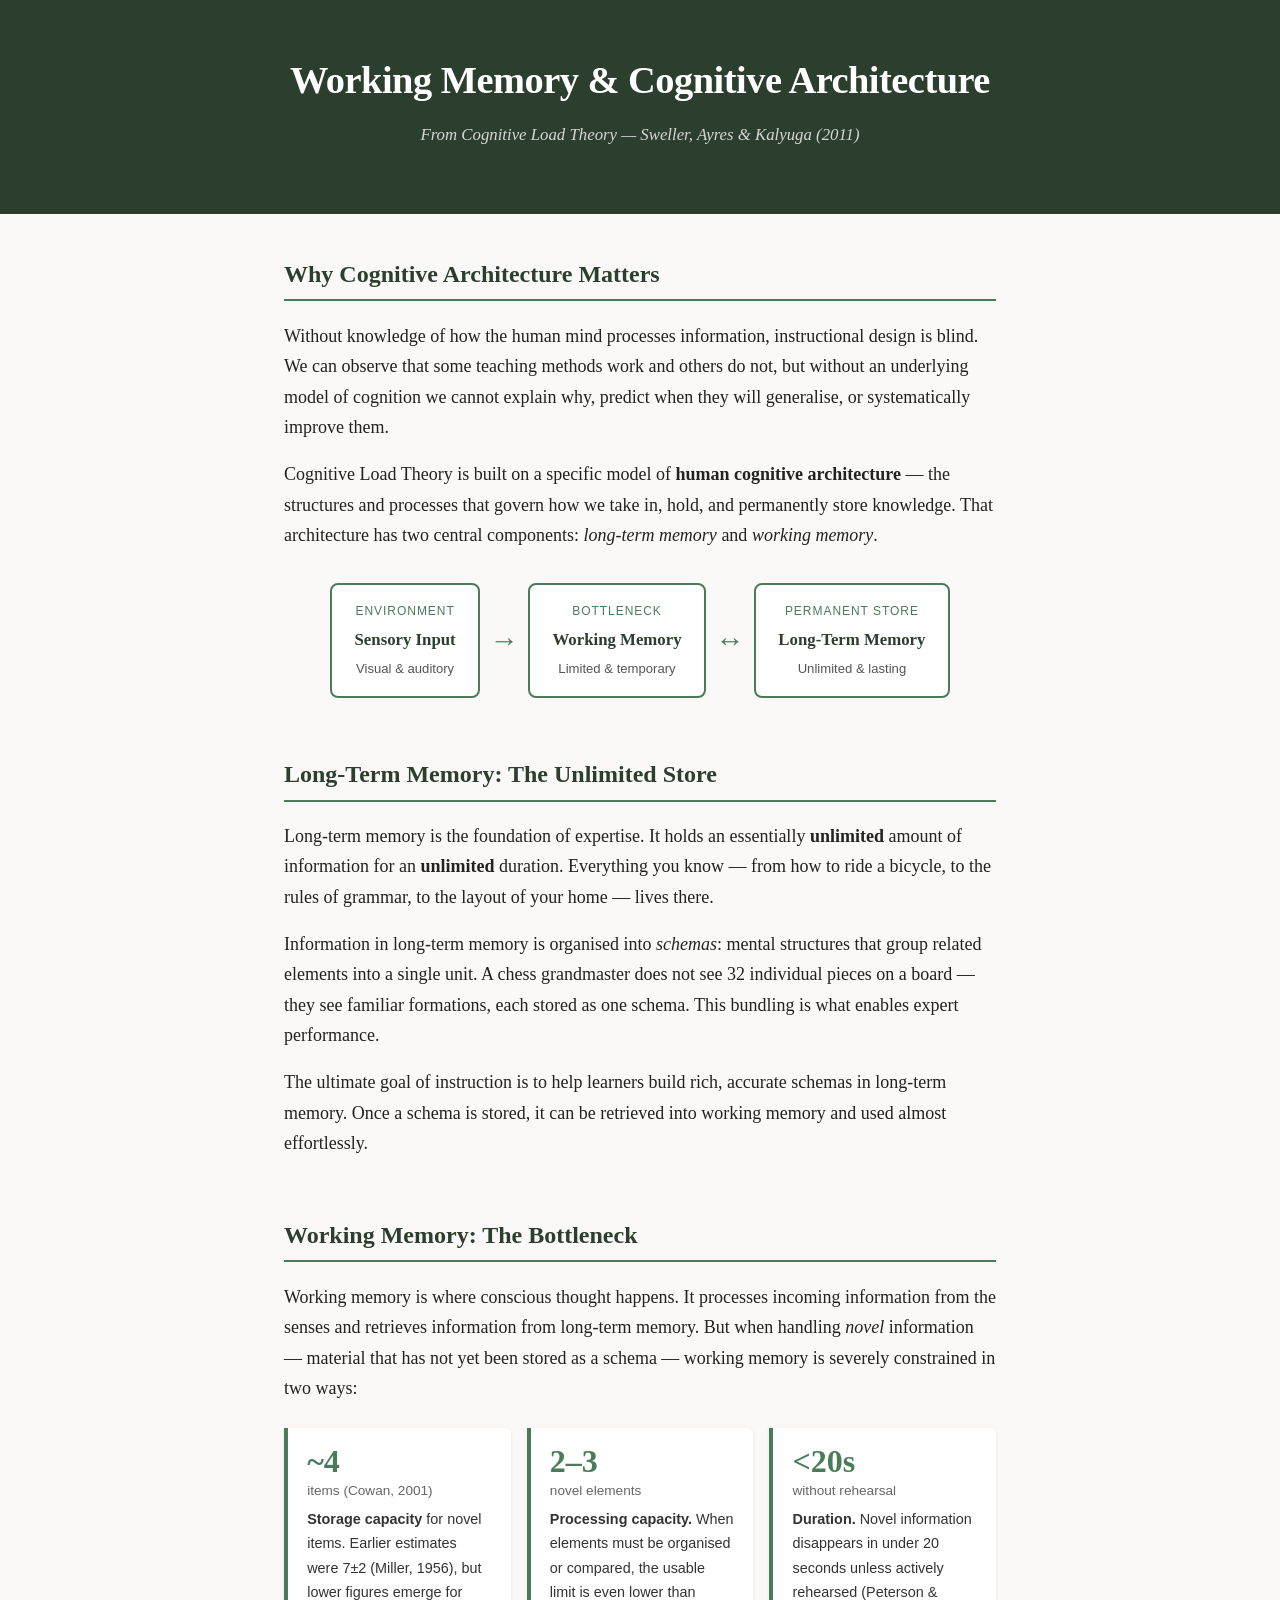
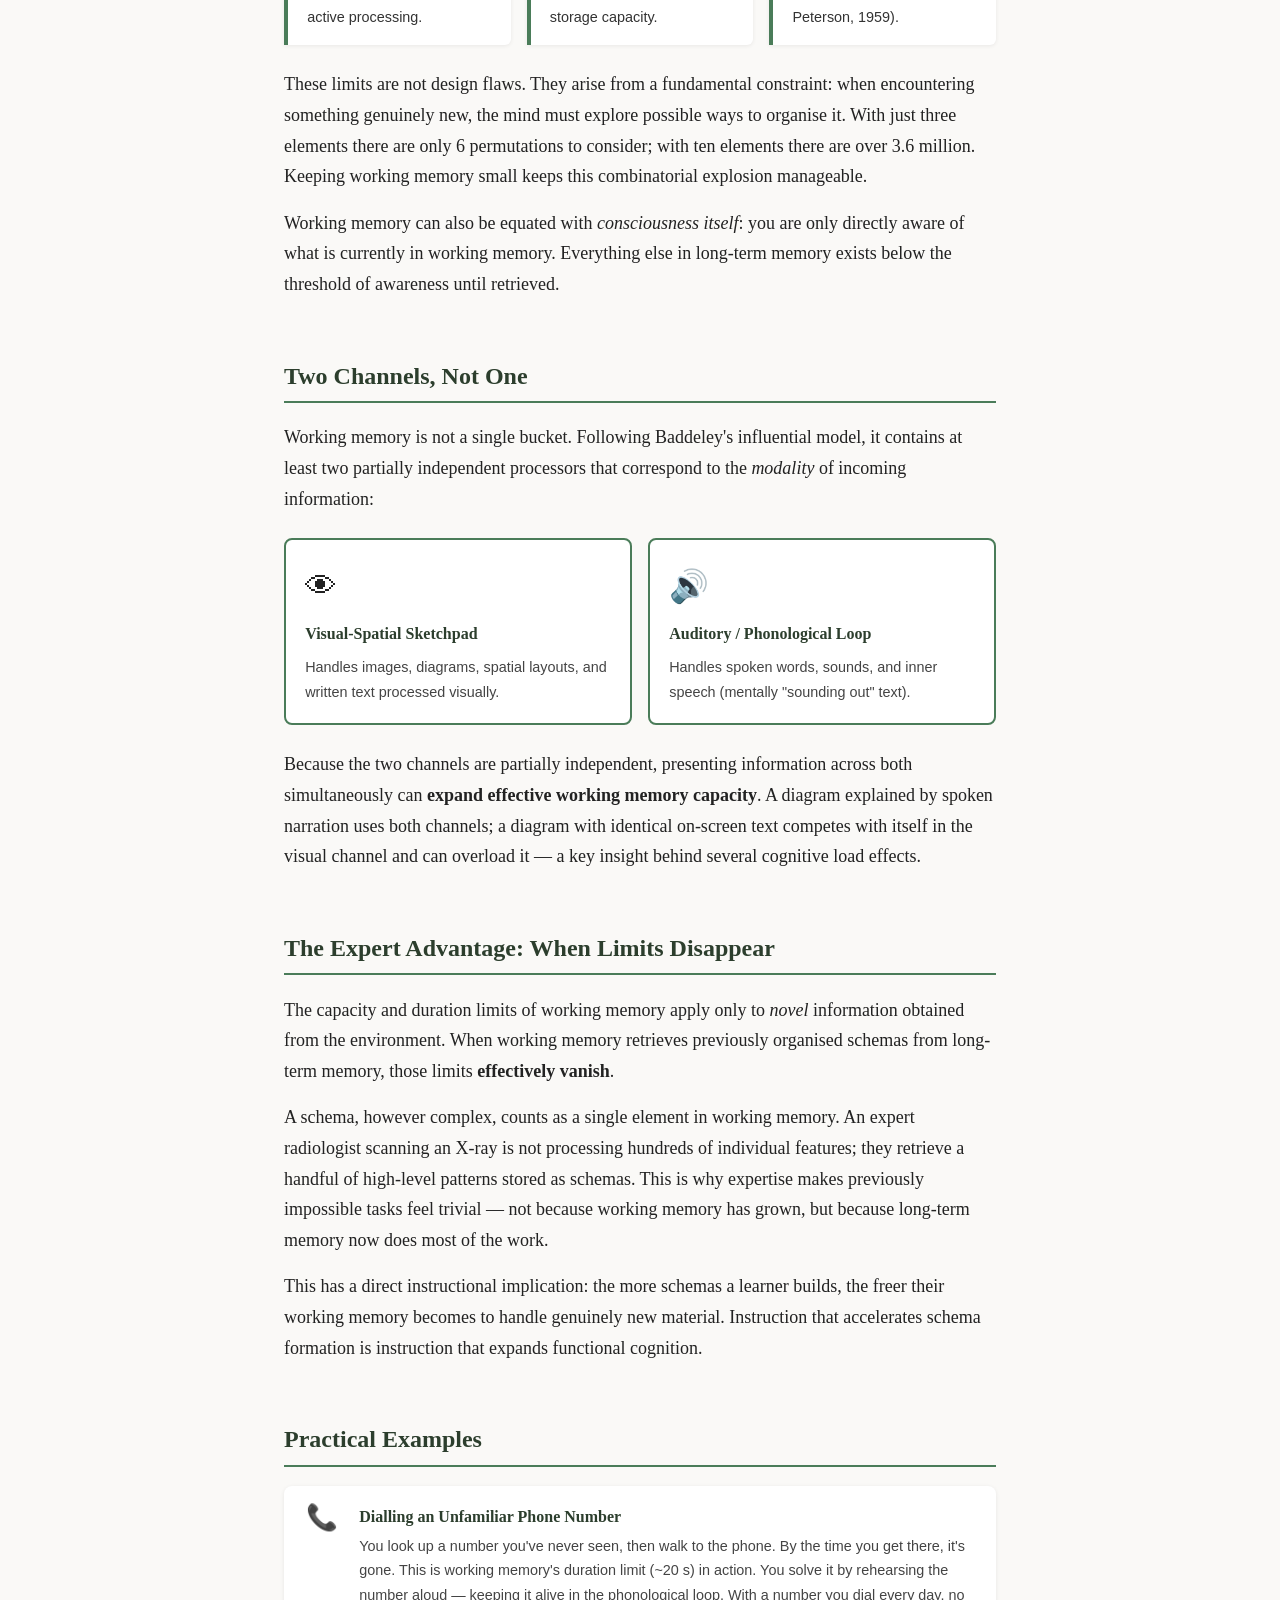
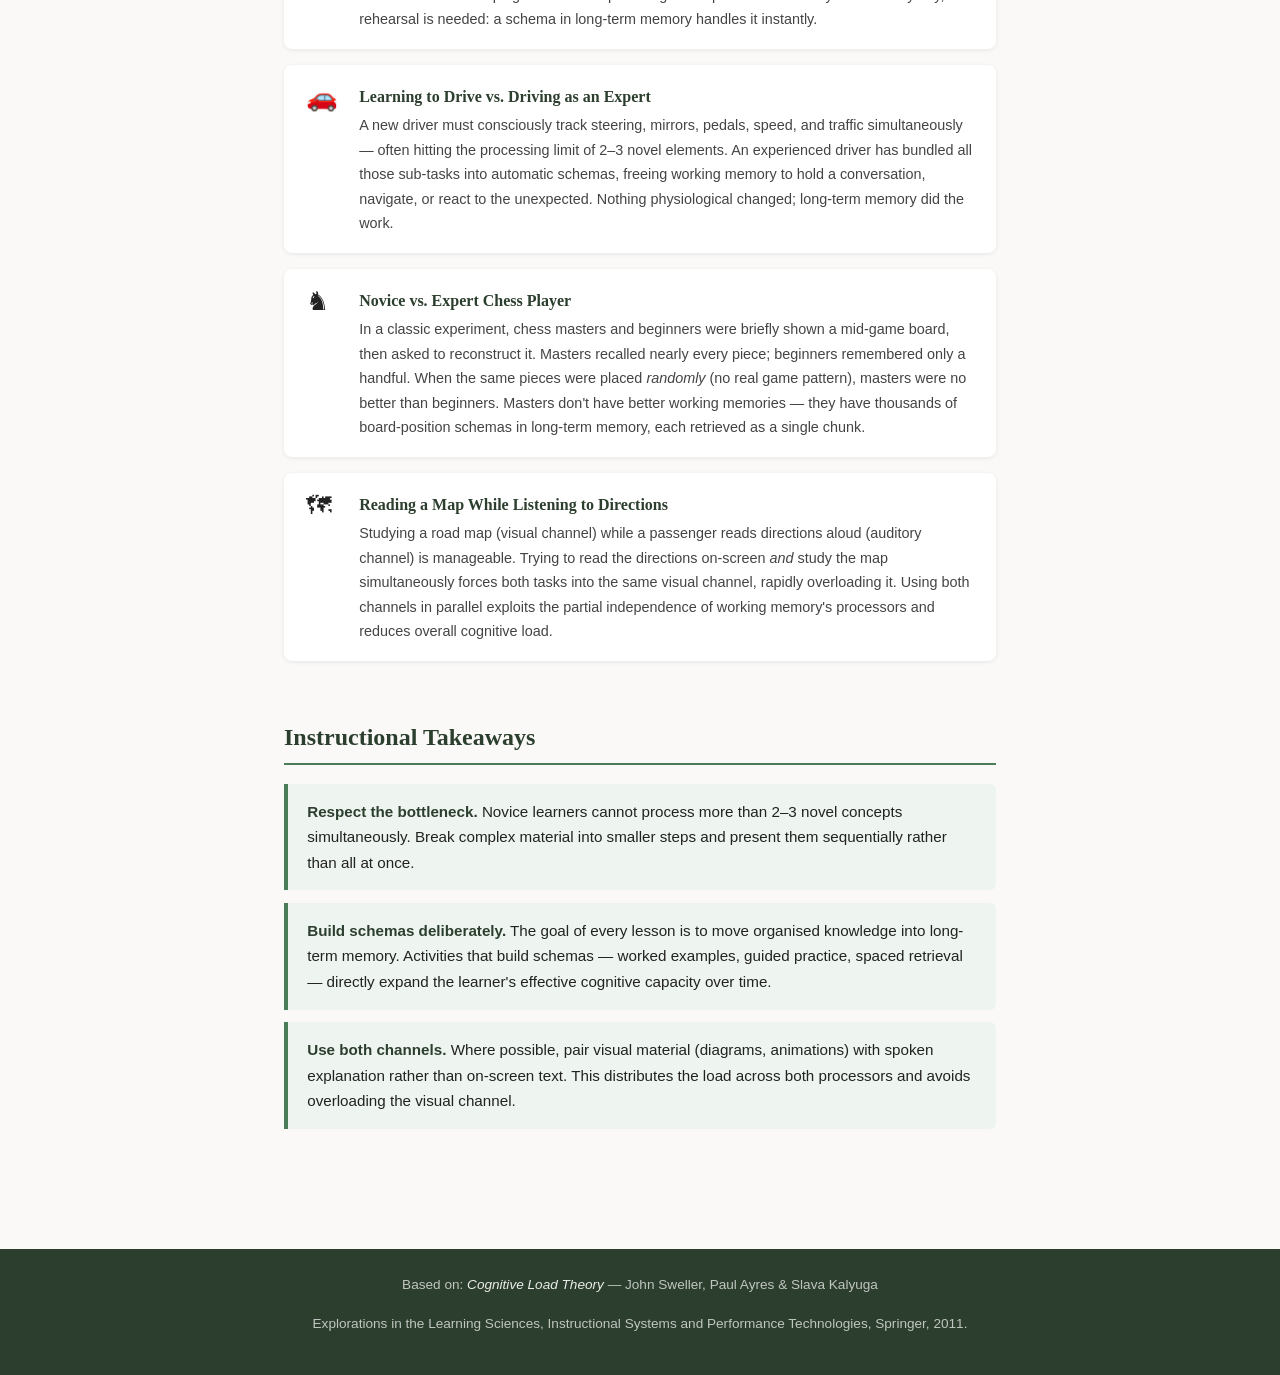
==== working-memory.html @ 06bdc62d "Add working memory & cognitive architecture HTML page from PDF Self-contained HTML page summarising " ====
<!DOCTYPE html>
<html lang="en">
<head>
  <meta charset="UTF-8">
  <meta name="viewport" content="width=device-width, initial-scale=1.0">
  <title>Working Memory &amp; Cognitive Architecture</title>
  <style>
    *, *::before, *::after { box-sizing: border-box; margin: 0; padding: 0; }

    body {
      font-family: Georgia, 'Times New Roman', serif;
      font-size: 18px;
      line-height: 1.7;
      color: #222;
      background: #faf9f7;
    }

    header {
      background: #2c3e2d;
      color: #fff;
      padding: 3rem 2rem;
      text-align: center;
    }
    header h1 {
      font-size: 2.4rem;
      font-weight: 700;
      letter-spacing: -0.5px;
      margin-bottom: 0.5rem;
    }
    header p {
      font-size: 1.05rem;
      opacity: 0.8;
      font-style: italic;
    }

    main {
      max-width: 760px;
      margin: 0 auto;
      padding: 2.5rem 1.5rem 4rem;
    }

    section { margin-bottom: 3.5rem; }

    h2 {
      font-size: 1.5rem;
      color: #2c3e2d;
      border-bottom: 2px solid #4a7c59;
      padding-bottom: 0.3rem;
      margin-bottom: 1.2rem;
    }

    p { margin-bottom: 1rem; }

    /* Architecture diagram */
    .arch-diagram {
      display: flex;
      align-items: center;
      justify-content: center;
      gap: 0;
      margin: 2rem 0;
      flex-wrap: wrap;
    }
    .arch-box {
      background: #fff;
      border: 2px solid #4a7c59;
      border-radius: 8px;
      padding: 1rem 1.4rem;
      text-align: center;
      min-width: 140px;
    }
    .arch-box .label {
      font-size: 0.75rem;
      text-transform: uppercase;
      letter-spacing: 0.08em;
      color: #4a7c59;
      font-family: Arial, sans-serif;
      margin-bottom: 0.3rem;
    }
    .arch-box .name {
      font-size: 1.05rem;
      font-weight: bold;
      color: #2c3e2d;
    }
    .arch-box .detail {
      font-size: 0.82rem;
      color: #555;
      font-family: Arial, sans-serif;
      margin-top: 0.2rem;
    }
    .arch-arrow {
      font-size: 1.8rem;
      color: #4a7c59;
      padding: 0 0.6rem;
      line-height: 1;
      user-select: none;
    }

    /* Stat callout boxes */
    .stats {
      display: grid;
      grid-template-columns: repeat(auto-fit, minmax(180px, 1fr));
      gap: 1rem;
      margin: 1.5rem 0;
    }
    .stat {
      background: #fff;
      border-left: 4px solid #4a7c59;
      padding: 1rem 1.2rem;
      border-radius: 0 6px 6px 0;
      box-shadow: 0 1px 4px rgba(0,0,0,0.07);
    }
    .stat .number {
      font-size: 2rem;
      font-weight: 700;
      color: #4a7c59;
      line-height: 1.1;
    }
    .stat .unit {
      font-size: 0.85rem;
      font-family: Arial, sans-serif;
      color: #666;
    }
    .stat .desc {
      font-size: 0.9rem;
      font-family: Arial, sans-serif;
      color: #333;
      margin-top: 0.3rem;
    }

    /* Dual-channel diagram */
    .channels {
      display: flex;
      gap: 1rem;
      margin: 1.5rem 0;
      flex-wrap: wrap;
    }
    .channel {
      flex: 1;
      min-width: 200px;
      background: #fff;
      border: 2px solid #4a7c59;
      border-radius: 8px;
      padding: 1.2rem;
    }
    .channel h3 {
      font-size: 1rem;
      color: #2c3e2d;
      margin-bottom: 0.5rem;
    }
    .channel p {
      font-size: 0.9rem;
      font-family: Arial, sans-serif;
      color: #444;
      margin: 0;
    }
    .channel .icon {
      font-size: 2rem;
      margin-bottom: 0.4rem;
      display: block;
    }

    /* Examples */
    .examples { display: flex; flex-direction: column; gap: 1rem; }
    .example {
      background: #fff;
      border-radius: 8px;
      padding: 1.1rem 1.4rem;
      box-shadow: 0 1px 4px rgba(0,0,0,0.08);
      display: grid;
      grid-template-columns: 2.5rem 1fr;
      gap: 0.8rem;
      align-items: start;
    }
    .example .emoji {
      font-size: 1.6rem;
      line-height: 1;
      padding-top: 0.1rem;
    }
    .example h3 {
      font-size: 1rem;
      color: #2c3e2d;
      margin-bottom: 0.2rem;
    }
    .example p {
      font-size: 0.9rem;
      font-family: Arial, sans-serif;
      color: #444;
      margin: 0;
    }

    /* Takeaways */
    .takeaways { list-style: none; display: flex; flex-direction: column; gap: 0.8rem; }
    .takeaways li {
      background: #eef5f0;
      border-left: 4px solid #4a7c59;
      padding: 0.9rem 1.2rem;
      border-radius: 0 6px 6px 0;
      font-family: Arial, sans-serif;
      font-size: 0.95rem;
      color: #222;
    }
    .takeaways li strong { color: #2c3e2d; }

    footer {
      background: #2c3e2d;
      color: rgba(255,255,255,0.7);
      text-align: center;
      padding: 1.5rem;
      font-size: 0.85rem;
      font-family: Arial, sans-serif;
    }
    footer em { color: rgba(255,255,255,0.9); }
  </style>
</head>
<body>

<header>
  <h1>Working Memory &amp; Cognitive Architecture</h1>
  <p>From Cognitive Load Theory &mdash; Sweller, Ayres &amp; Kalyuga (2011)</p>
</header>

<main>

  <!-- 1. Big Picture -->
  <section>
    <h2>Why Cognitive Architecture Matters</h2>
    <p>
      Without knowledge of how the human mind processes information, instructional
      design is blind. We can observe that some teaching methods work and others do not,
      but without an underlying model of cognition we cannot explain why, predict when
      they will generalise, or systematically improve them.
    </p>
    <p>
      Cognitive Load Theory is built on a specific model of <strong>human cognitive
      architecture</strong> — the structures and processes that govern how we take in,
      hold, and permanently store knowledge. That architecture has two central
      components: <em>long-term memory</em> and <em>working memory</em>.
    </p>

    <div class="arch-diagram" role="img" aria-label="Information flow from sensory input through working memory to long-term memory">
      <div class="arch-box">
        <div class="label">Environment</div>
        <div class="name">Sensory Input</div>
        <div class="detail">Visual &amp; auditory</div>
      </div>
      <div class="arch-arrow" aria-hidden="true">&#8594;</div>
      <div class="arch-box">
        <div class="label">Bottleneck</div>
        <div class="name">Working Memory</div>
        <div class="detail">Limited &amp; temporary</div>
      </div>
      <div class="arch-arrow" aria-hidden="true">&#8596;</div>
      <div class="arch-box">
        <div class="label">Permanent Store</div>
        <div class="name">Long-Term Memory</div>
        <div class="detail">Unlimited &amp; lasting</div>
      </div>
    </div>
  </section>

  <!-- 2. Long-Term Memory -->
  <section>
    <h2>Long-Term Memory: The Unlimited Store</h2>
    <p>
      Long-term memory is the foundation of expertise. It holds an essentially
      <strong>unlimited</strong> amount of information for an <strong>unlimited</strong>
      duration. Everything you know — from how to ride a bicycle, to the rules of grammar,
      to the layout of your home — lives there.
    </p>
    <p>
      Information in long-term memory is organised into <em>schemas</em>: mental
      structures that group related elements into a single unit. A chess grandmaster does
      not see 32 individual pieces on a board &mdash; they see familiar formations,
      each stored as one schema. This bundling is what enables expert performance.
    </p>
    <p>
      The ultimate goal of instruction is to help learners build rich, accurate schemas
      in long-term memory. Once a schema is stored, it can be retrieved into working
      memory and used almost effortlessly.
    </p>
  </section>

  <!-- 3. Working Memory -->
  <section>
    <h2>Working Memory: The Bottleneck</h2>
    <p>
      Working memory is where conscious thought happens. It processes incoming
      information from the senses and retrieves information from long-term memory.
      But when handling <em>novel</em> information — material that has not yet been
      stored as a schema — working memory is severely constrained in two ways:
    </p>

    <div class="stats">
      <div class="stat">
        <div class="number">~4</div>
        <div class="unit">items (Cowan, 2001)</div>
        <div class="desc"><strong>Storage capacity</strong> for novel items. Earlier estimates were 7&plusmn;2 (Miller, 1956), but lower figures emerge for active processing.</div>
      </div>
      <div class="stat">
        <div class="number">2&ndash;3</div>
        <div class="unit">novel elements</div>
        <div class="desc"><strong>Processing capacity.</strong> When elements must be organised or compared, the usable limit is even lower than storage capacity.</div>
      </div>
      <div class="stat">
        <div class="number">&lt;20s</div>
        <div class="unit">without rehearsal</div>
        <div class="desc"><strong>Duration.</strong> Novel information disappears in under 20 seconds unless actively rehearsed (Peterson &amp; Peterson, 1959).</div>
      </div>
    </div>

    <p>
      These limits are not design flaws. They arise from a fundamental constraint:
      when encountering something genuinely new, the mind must explore possible
      ways to organise it. With just three elements there are only 6 permutations to
      consider; with ten elements there are over 3.6 million. Keeping working memory
      small keeps this combinatorial explosion manageable.
    </p>
    <p>
      Working memory can also be equated with <em>consciousness itself</em>: you are
      only directly aware of what is currently in working memory. Everything else in
      long-term memory exists below the threshold of awareness until retrieved.
    </p>
  </section>

  <!-- 4. Dual Channel -->
  <section>
    <h2>Two Channels, Not One</h2>
    <p>
      Working memory is not a single bucket. Following Baddeley's influential model,
      it contains at least two partially independent processors that correspond to the
      <em>modality</em> of incoming information:
    </p>
    <div class="channels">
      <div class="channel">
        <span class="icon" aria-hidden="true">&#128065;</span>
        <h3>Visual-Spatial Sketchpad</h3>
        <p>Handles images, diagrams, spatial layouts, and written text processed visually.</p>
      </div>
      <div class="channel">
        <span class="icon" aria-hidden="true">&#128266;</span>
        <h3>Auditory / Phonological Loop</h3>
        <p>Handles spoken words, sounds, and inner speech (mentally "sounding out" text).</p>
      </div>
    </div>
    <p>
      Because the two channels are partially independent, presenting information
      across both simultaneously can <strong>expand effective working memory
      capacity</strong>. A diagram explained by spoken narration uses both channels;
      a diagram with identical on-screen text competes with itself in the visual channel
      and can overload it — a key insight behind several cognitive load effects.
    </p>
  </section>

  <!-- 5. Expert Advantage -->
  <section>
    <h2>The Expert Advantage: When Limits Disappear</h2>
    <p>
      The capacity and duration limits of working memory apply only to <em>novel</em>
      information obtained from the environment. When working memory retrieves
      previously organised schemas from long-term memory, those limits
      <strong>effectively vanish</strong>.
    </p>
    <p>
      A schema, however complex, counts as a single element in working memory.
      An expert radiologist scanning an X-ray is not processing hundreds of
      individual features; they retrieve a handful of high-level patterns stored
      as schemas. This is why expertise makes previously impossible tasks feel trivial
      &mdash; not because working memory has grown, but because long-term memory
      now does most of the work.
    </p>
    <p>
      This has a direct instructional implication: the more schemas a learner builds,
      the freer their working memory becomes to handle genuinely new material. Instruction
      that accelerates schema formation is instruction that expands functional cognition.
    </p>
  </section>

  <!-- 6. Practical Examples -->
  <section>
    <h2>Practical Examples</h2>
    <div class="examples">
      <div class="example">
        <div class="emoji" aria-hidden="true">&#128222;</div>
        <div>
          <h3>Dialling an Unfamiliar Phone Number</h3>
          <p>
            You look up a number you've never seen, then walk to the phone. By the time
            you get there, it's gone. This is working memory's duration limit (~20 s)
            in action. You solve it by rehearsing the number aloud — keeping it alive in
            the phonological loop. With a number you dial every day, no rehearsal is
            needed: a schema in long-term memory handles it instantly.
          </p>
        </div>
      </div>
      <div class="example">
        <div class="emoji" aria-hidden="true">&#128663;</div>
        <div>
          <h3>Learning to Drive vs. Driving as an Expert</h3>
          <p>
            A new driver must consciously track steering, mirrors, pedals, speed, and
            traffic simultaneously — often hitting the processing limit of 2&ndash;3 novel
            elements. An experienced driver has bundled all those sub-tasks into automatic
            schemas, freeing working memory to hold a conversation, navigate, or react to
            the unexpected. Nothing physiological changed; long-term memory did the work.
          </p>
        </div>
      </div>
      <div class="example">
        <div class="emoji" aria-hidden="true">&#9822;</div>
        <div>
          <h3>Novice vs. Expert Chess Player</h3>
          <p>
            In a classic experiment, chess masters and beginners were briefly shown a
            mid-game board, then asked to reconstruct it. Masters recalled nearly every
            piece; beginners remembered only a handful. When the same pieces were placed
            <em>randomly</em> (no real game pattern), masters were no better than beginners.
            Masters don't have better working memories — they have thousands of
            board-position schemas in long-term memory, each retrieved as a single chunk.
          </p>
        </div>
      </div>
      <div class="example">
        <div class="emoji" aria-hidden="true">&#128506;</div>
        <div>
          <h3>Reading a Map While Listening to Directions</h3>
          <p>
            Studying a road map (visual channel) while a passenger reads directions aloud
            (auditory channel) is manageable. Trying to read the directions on-screen
            <em>and</em> study the map simultaneously forces both tasks into the same
            visual channel, rapidly overloading it. Using both channels in parallel
            exploits the partial independence of working memory's processors and
            reduces overall cognitive load.
          </p>
        </div>
      </div>
    </div>
  </section>

  <!-- 7. Instructional Takeaways -->
  <section>
    <h2>Instructional Takeaways</h2>
    <ul class="takeaways">
      <li>
        <strong>Respect the bottleneck.</strong> Novice learners cannot process more
        than 2&ndash;3 novel concepts simultaneously. Break complex material into
        smaller steps and present them sequentially rather than all at once.
      </li>
      <li>
        <strong>Build schemas deliberately.</strong> The goal of every lesson is to
        move organised knowledge into long-term memory. Activities that build schemas
        — worked examples, guided practice, spaced retrieval — directly expand the
        learner's effective cognitive capacity over time.
      </li>
      <li>
        <strong>Use both channels.</strong> Where possible, pair visual material
        (diagrams, animations) with spoken explanation rather than on-screen text.
        This distributes the load across both processors and avoids overloading
        the visual channel.
      </li>
    </ul>
  </section>

</main>

<footer>
  <p>Based on: <em>Cognitive Load Theory</em> &mdash; John Sweller, Paul Ayres &amp; Slava Kalyuga</p>
  <p>Explorations in the Learning Sciences, Instructional Systems and Performance Technologies, Springer, 2011.</p>
</footer>

</body>
</html>
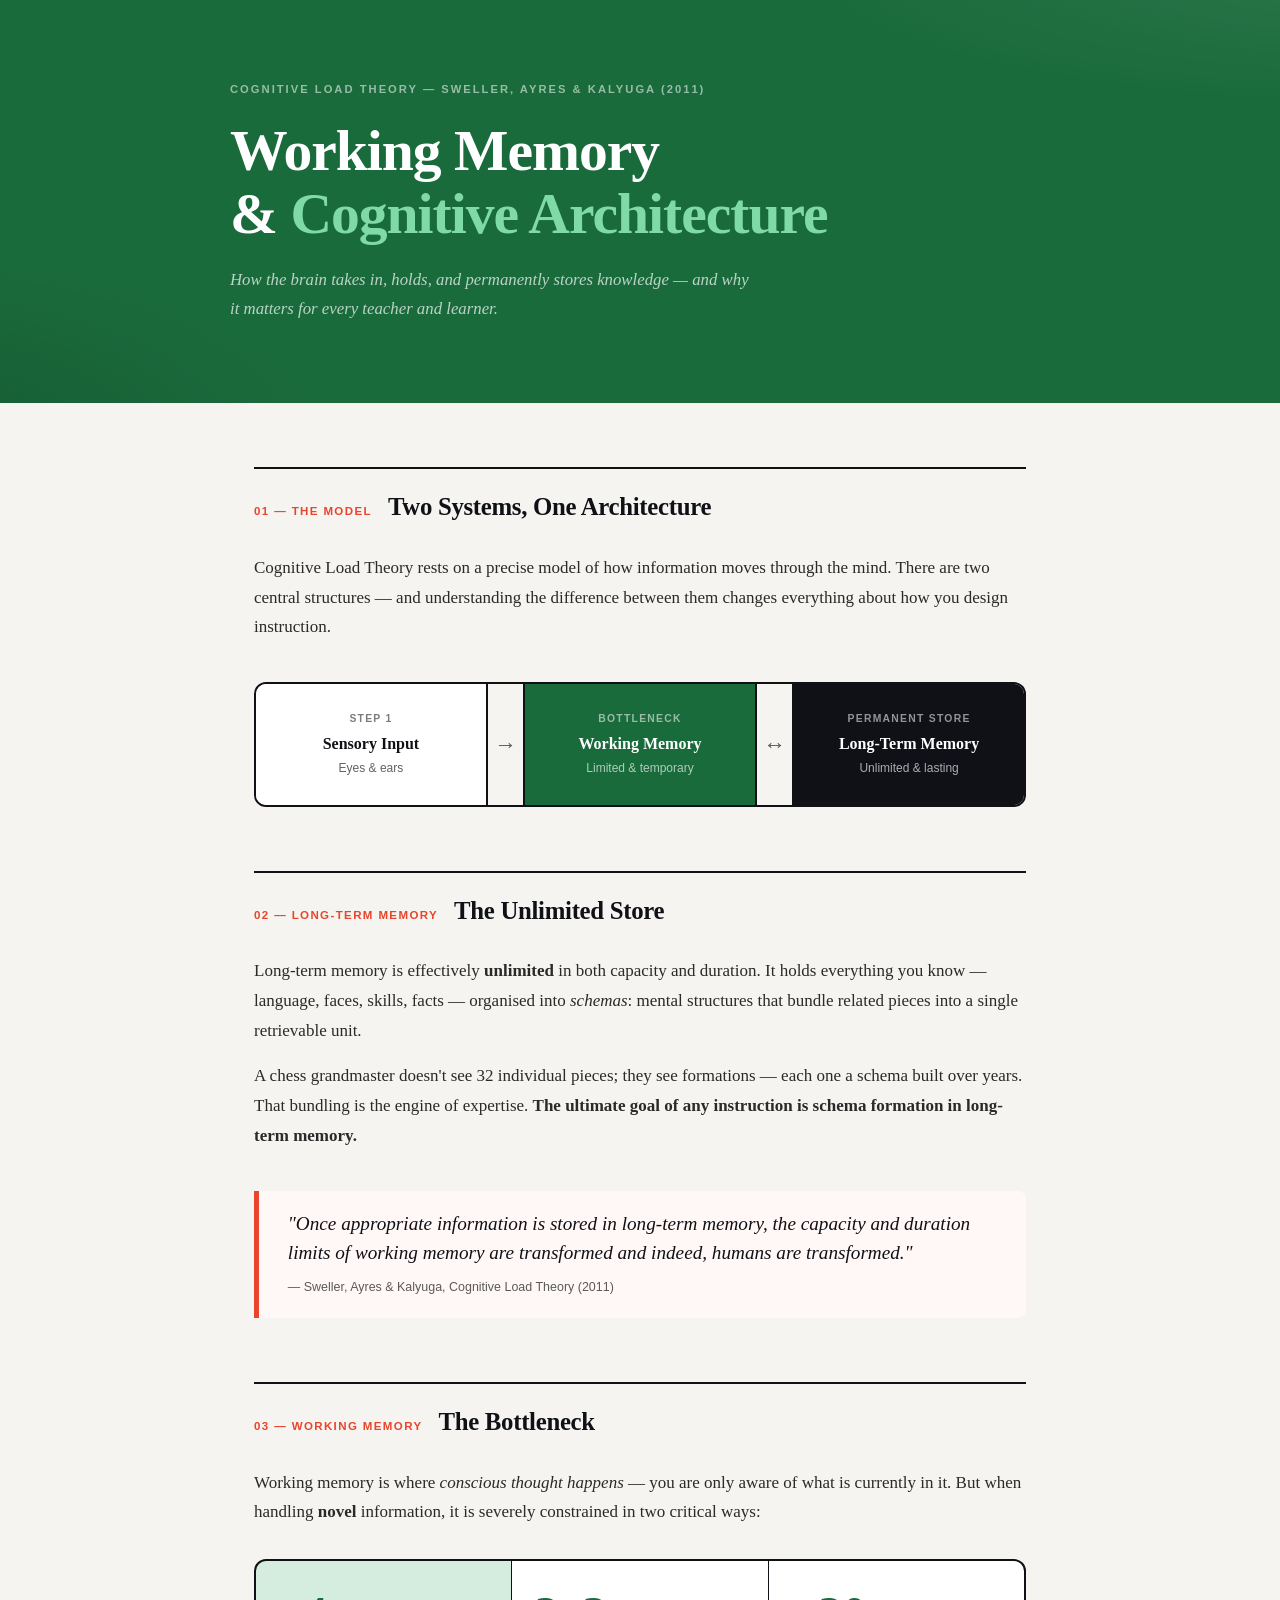
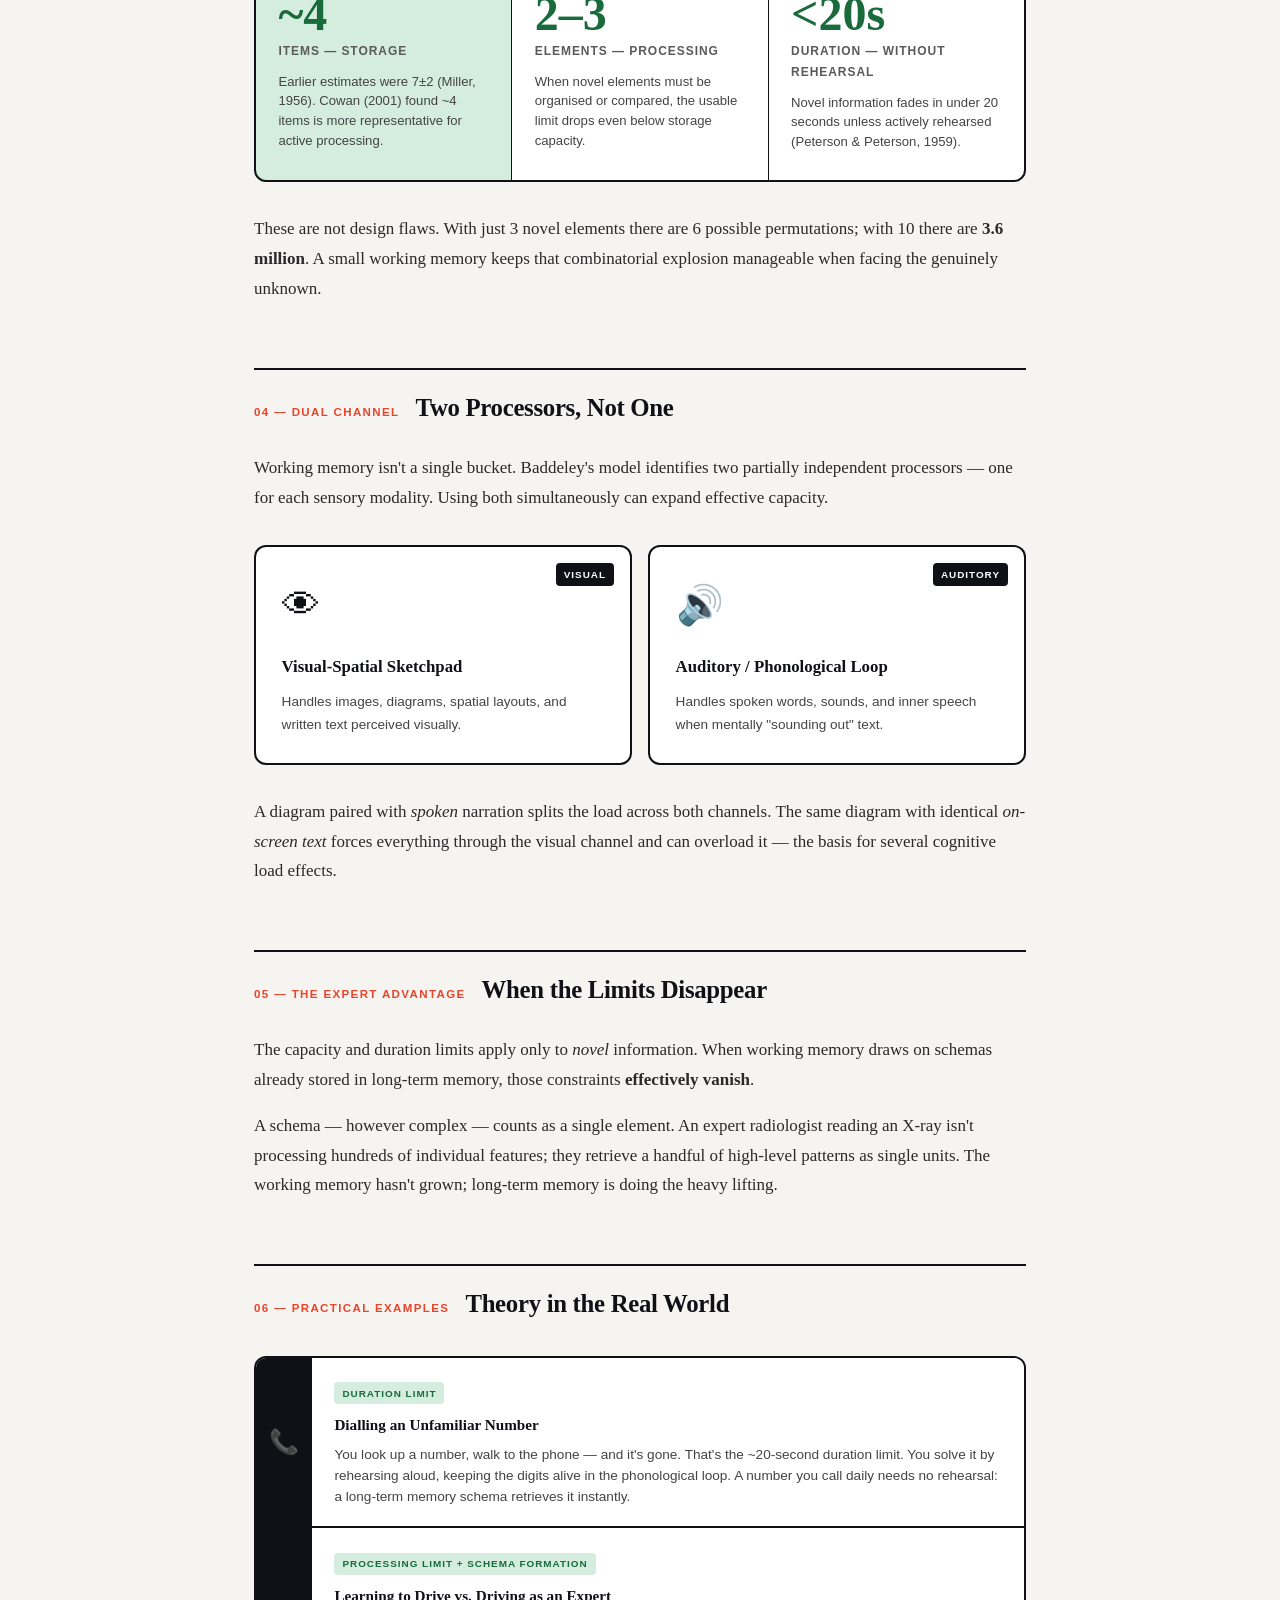
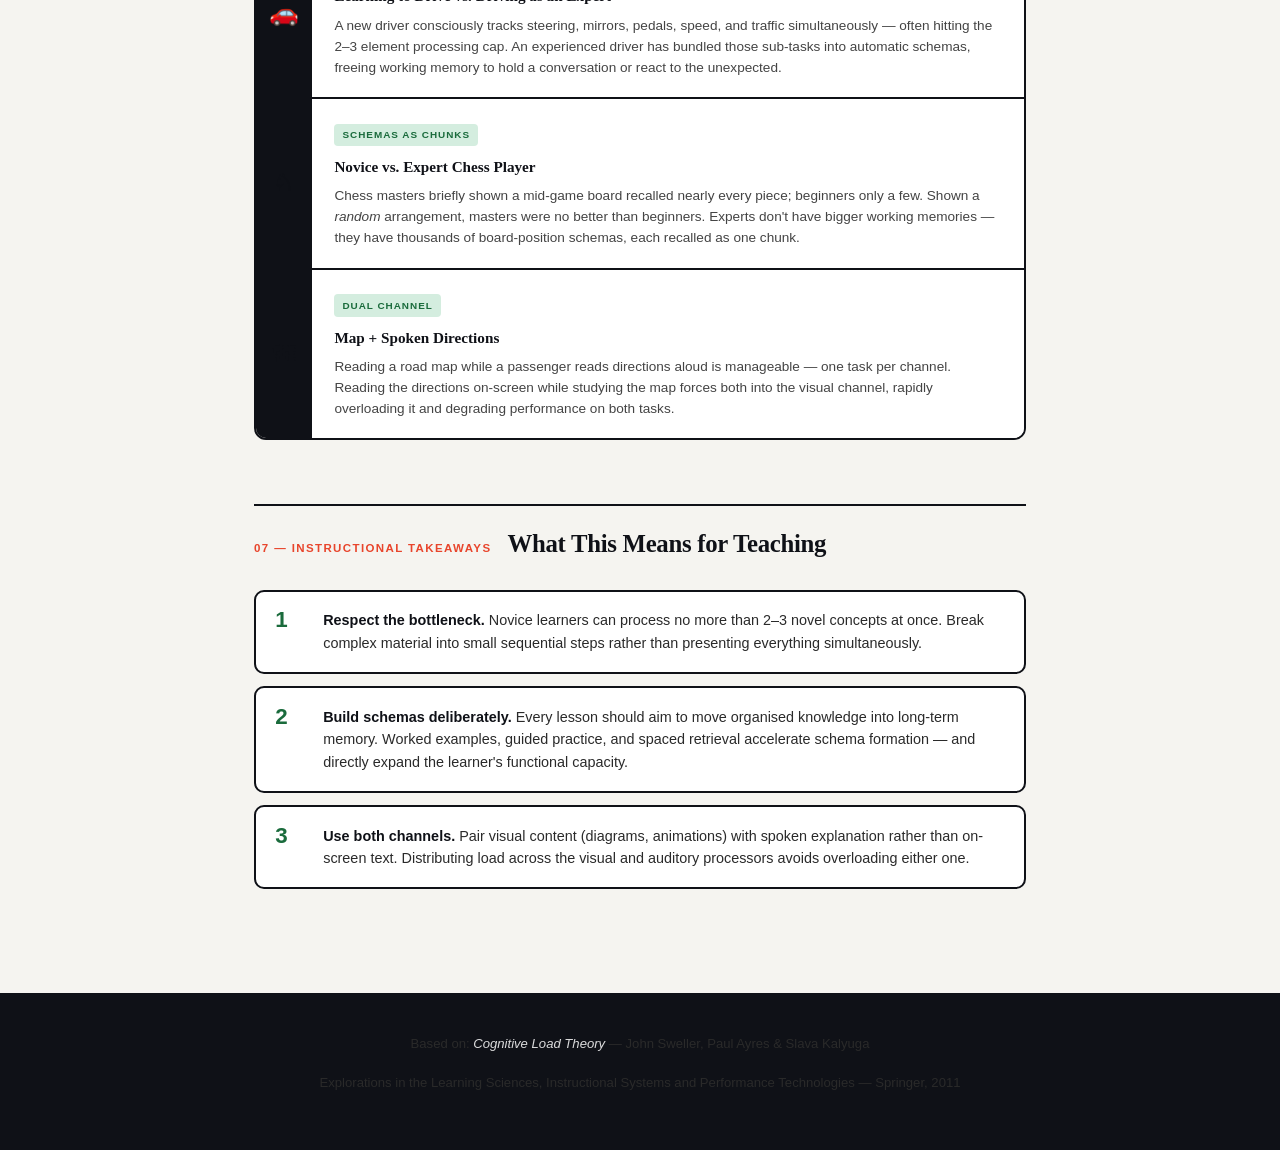
==== commit c19a4446: "Redesign working-memory.html with stronger visual layout Dark hero, bold stats grid, stacked example" ====
--- a/working-memory.html
+++ b/working-memory.html
@@ -3,468 +3,539 @@
 <head>
   <meta charset="UTF-8">
   <meta name="viewport" content="width=device-width, initial-scale=1.0">
-  <title>Working Memory &amp; Cognitive Architecture</title>
+  <title>Working Memory & Cognitive Architecture</title>
   <style>
     *, *::before, *::after { box-sizing: border-box; margin: 0; padding: 0; }
 
+    :root {
+      --ink: #0f1117;
+      --bg: #f5f4f0;
+      --card: #ffffff;
+      --green: #1a6b3c;
+      --green-light: #d4eddf;
+      --accent: #e8452c;
+      --mid: #5a5a5a;
+      --rule: #e0ddd6;
+    }
+
+    html { scroll-behavior: smooth; }
+
     body {
-      font-family: Georgia, 'Times New Roman', serif;
-      font-size: 18px;
-      line-height: 1.7;
-      color: #222;
-      background: #faf9f7;
-    }
-
-    header {
-      background: #2c3e2d;
+      font-family: 'Georgia', serif;
+      background: var(--bg);
+      color: var(--ink);
+      font-size: 17px;
+      line-height: 1.75;
+    }
+
+    /* ── HERO ── */
+    .hero {
+      background: var(--green);
       color: #fff;
-      padding: 3rem 2rem;
+      padding: 5rem 2rem 4rem;
+      position: relative;
+      overflow: hidden;
+    }
+    .hero::before {
+      content: '';
+      position: absolute;
+      inset: 0;
+      background:
+        radial-gradient(ellipse 80% 60% at 110% -10%, rgba(255,255,255,0.08) 0%, transparent 60%),
+        radial-gradient(ellipse 60% 80% at -10% 110%, rgba(0,0,0,0.15) 0%, transparent 60%);
+    }
+    .hero-inner {
+      max-width: 820px;
+      margin: 0 auto;
+      position: relative;
+    }
+    .hero-label {
+      font-family: Arial, Helvetica, sans-serif;
+      font-size: 0.7rem;
+      font-weight: 700;
+      letter-spacing: 0.18em;
+      text-transform: uppercase;
+      color: rgba(255,255,255,0.55);
+      margin-bottom: 1.2rem;
+    }
+    .hero h1 {
+      font-size: clamp(2rem, 6vw, 3.6rem);
+      font-weight: 700;
+      line-height: 1.1;
+      letter-spacing: -1px;
+      margin-bottom: 1.2rem;
+    }
+    .hero h1 em {
+      font-style: normal;
+      color: #7fd9a8;
+    }
+    .hero-sub {
+      font-size: 1.05rem;
+      color: rgba(255,255,255,0.7);
+      max-width: 520px;
+      font-style: italic;
+    }
+
+    /* ── LAYOUT ── */
+    .page { max-width: 820px; margin: 0 auto; padding: 0 1.5rem 5rem; }
+
+    /* ── SECTION TITLES ── */
+    .section-head {
+      display: flex;
+      align-items: baseline;
+      gap: 1rem;
+      margin: 4rem 0 1.5rem;
+      border-top: 2px solid var(--ink);
+      padding-top: 1rem;
+    }
+    .section-num {
+      font-family: Arial, sans-serif;
+      font-size: 0.72rem;
+      font-weight: 700;
+      letter-spacing: 0.12em;
+      color: var(--accent);
+      text-transform: uppercase;
+      flex-shrink: 0;
+    }
+    .section-head h2 {
+      font-size: 1.55rem;
+      font-weight: 700;
+      letter-spacing: -0.3px;
+    }
+
+    p { margin-bottom: 1rem; color: #2a2a2a; }
+
+    /* ── FLOW DIAGRAM ── */
+    .flow {
+      display: flex;
+      align-items: stretch;
+      gap: 0;
+      margin: 2.5rem 0;
+      border: 2px solid var(--ink);
+      border-radius: 12px;
+      overflow: hidden;
+    }
+    .flow-node {
+      flex: 1;
+      padding: 1.6rem 1.2rem;
       text-align: center;
-    }
-    header h1 {
+      background: var(--card);
+    }
+    .flow-node:nth-child(3) { background: var(--green); color: #fff; }
+    .flow-node:nth-child(5) { background: var(--ink); color: #fff; }
+    .flow-arrow {
+      display: flex;
+      align-items: center;
+      padding: 0 0.4rem;
+      background: var(--bg);
+      font-size: 1.4rem;
+      color: var(--mid);
+      border-left: 2px solid var(--ink);
+      border-right: 2px solid var(--ink);
+    }
+    .flow-node .fn-tag {
+      font-family: Arial, sans-serif;
+      font-size: 0.65rem;
+      font-weight: 700;
+      letter-spacing: 0.12em;
+      text-transform: uppercase;
+      opacity: 0.55;
+      margin-bottom: 0.4rem;
+    }
+    .flow-node .fn-name {
+      font-size: 1rem;
+      font-weight: 700;
+      line-height: 1.2;
+    }
+    .flow-node .fn-detail {
+      font-family: Arial, sans-serif;
+      font-size: 0.75rem;
+      opacity: 0.65;
+      margin-top: 0.3rem;
+    }
+
+    /* ── BIG STATS ── */
+    .stats-row {
+      display: grid;
+      grid-template-columns: repeat(3, 1fr);
+      gap: 1px;
+      background: var(--ink);
+      border: 2px solid var(--ink);
+      border-radius: 12px;
+      overflow: hidden;
+      margin: 2rem 0;
+    }
+    .stat-cell {
+      background: var(--card);
+      padding: 1.8rem 1.4rem;
+    }
+    .stat-cell:first-child { background: var(--green-light); }
+    .stat-big {
+      font-size: 3rem;
+      font-weight: 700;
+      color: var(--green);
+      line-height: 1;
+      margin-bottom: 0.2rem;
+    }
+    .stat-label {
+      font-family: Arial, sans-serif;
+      font-size: 0.75rem;
+      font-weight: 700;
+      letter-spacing: 0.08em;
+      text-transform: uppercase;
+      color: var(--mid);
+      margin-bottom: 0.6rem;
+    }
+    .stat-desc {
+      font-family: Arial, sans-serif;
+      font-size: 0.82rem;
+      color: #444;
+      line-height: 1.5;
+    }
+
+    /* ── DUAL CHANNEL ── */
+    .channels {
+      display: grid;
+      grid-template-columns: 1fr 1fr;
+      gap: 1rem;
+      margin: 2rem 0;
+    }
+    .ch {
+      border: 2px solid var(--ink);
+      border-radius: 12px;
+      padding: 1.6rem;
+      background: var(--card);
+      position: relative;
+    }
+    .ch-icon {
       font-size: 2.4rem;
-      font-weight: 700;
-      letter-spacing: -0.5px;
+      margin-bottom: 0.8rem;
+      display: block;
+    }
+    .ch h3 {
+      font-size: 1.05rem;
+      font-weight: 700;
       margin-bottom: 0.5rem;
     }
-    header p {
-      font-size: 1.05rem;
-      opacity: 0.8;
+    .ch p {
+      font-family: Arial, sans-serif;
+      font-size: 0.85rem;
+      color: #444;
+      margin: 0;
+    }
+    .ch-tag {
+      position: absolute;
+      top: 1rem;
+      right: 1rem;
+      font-family: Arial, sans-serif;
+      font-size: 0.62rem;
+      font-weight: 700;
+      letter-spacing: 0.1em;
+      text-transform: uppercase;
+      background: var(--ink);
+      color: #fff;
+      padding: 0.2rem 0.5rem;
+      border-radius: 4px;
+    }
+
+    /* ── PULL QUOTE ── */
+    .pullquote {
+      border-left: 5px solid var(--accent);
+      margin: 2.5rem 0;
+      padding: 1.2rem 1.8rem;
+      background: #fff8f6;
+      border-radius: 0 8px 8px 0;
+    }
+    .pullquote p {
+      font-size: 1.2rem;
       font-style: italic;
-    }
-
-    main {
-      max-width: 760px;
-      margin: 0 auto;
-      padding: 2.5rem 1.5rem 4rem;
-    }
-
-    section { margin-bottom: 3.5rem; }
-
-    h2 {
-      font-size: 1.5rem;
-      color: #2c3e2d;
-      border-bottom: 2px solid #4a7c59;
-      padding-bottom: 0.3rem;
-      margin-bottom: 1.2rem;
-    }
-
-    p { margin-bottom: 1rem; }
-
-    /* Architecture diagram */
-    .arch-diagram {
+      color: var(--ink);
+      margin: 0;
+      line-height: 1.5;
+    }
+    .pullquote cite {
+      display: block;
+      font-family: Arial, sans-serif;
+      font-size: 0.78rem;
+      color: var(--mid);
+      margin-top: 0.6rem;
+      font-style: normal;
+    }
+
+    /* ── EXAMPLES ── */
+    .examples { display: flex; flex-direction: column; gap: 0; margin: 2rem 0; }
+    .ex {
+      display: grid;
+      grid-template-columns: 56px 1fr;
+      gap: 0;
+      border: 2px solid var(--ink);
+      border-radius: 0;
+      overflow: hidden;
+      margin-top: -2px;
+    }
+    .ex:first-child { border-radius: 12px 12px 0 0; }
+    .ex:last-child  { border-radius: 0 0 12px 12px; }
+    .ex-icon {
+      background: var(--ink);
       display: flex;
       align-items: center;
       justify-content: center;
-      gap: 0;
-      margin: 2rem 0;
-      flex-wrap: wrap;
-    }
-    .arch-box {
-      background: #fff;
-      border: 2px solid #4a7c59;
-      border-radius: 8px;
-      padding: 1rem 1.4rem;
-      text-align: center;
-      min-width: 140px;
-    }
-    .arch-box .label {
-      font-size: 0.75rem;
-      text-transform: uppercase;
-      letter-spacing: 0.08em;
-      color: #4a7c59;
-      font-family: Arial, sans-serif;
+      font-size: 1.5rem;
+    }
+    .ex-body { padding: 1.2rem 1.4rem; background: var(--card); }
+    .ex-body h3 {
+      font-size: 0.95rem;
+      font-weight: 700;
       margin-bottom: 0.3rem;
-    }
-    .arch-box .name {
-      font-size: 1.05rem;
-      font-weight: bold;
-      color: #2c3e2d;
-    }
-    .arch-box .detail {
-      font-size: 0.82rem;
-      color: #555;
-      font-family: Arial, sans-serif;
-      margin-top: 0.2rem;
-    }
-    .arch-arrow {
-      font-size: 1.8rem;
-      color: #4a7c59;
-      padding: 0 0.6rem;
-      line-height: 1;
-      user-select: none;
-    }
-
-    /* Stat callout boxes */
-    .stats {
-      display: grid;
-      grid-template-columns: repeat(auto-fit, minmax(180px, 1fr));
-      gap: 1rem;
-      margin: 1.5rem 0;
-    }
-    .stat {
-      background: #fff;
-      border-left: 4px solid #4a7c59;
-      padding: 1rem 1.2rem;
-      border-radius: 0 6px 6px 0;
-      box-shadow: 0 1px 4px rgba(0,0,0,0.07);
-    }
-    .stat .number {
-      font-size: 2rem;
-      font-weight: 700;
-      color: #4a7c59;
-      line-height: 1.1;
-    }
-    .stat .unit {
+      color: var(--ink);
+    }
+    .ex-body p {
+      font-family: Arial, sans-serif;
       font-size: 0.85rem;
-      font-family: Arial, sans-serif;
-      color: #666;
-    }
-    .stat .desc {
-      font-size: 0.9rem;
-      font-family: Arial, sans-serif;
-      color: #333;
-      margin-top: 0.3rem;
-    }
-
-    /* Dual-channel diagram */
-    .channels {
-      display: flex;
-      gap: 1rem;
-      margin: 1.5rem 0;
-      flex-wrap: wrap;
-    }
-    .channel {
-      flex: 1;
-      min-width: 200px;
-      background: #fff;
-      border: 2px solid #4a7c59;
-      border-radius: 8px;
-      padding: 1.2rem;
-    }
-    .channel h3 {
-      font-size: 1rem;
-      color: #2c3e2d;
-      margin-bottom: 0.5rem;
-    }
-    .channel p {
-      font-size: 0.9rem;
-      font-family: Arial, sans-serif;
       color: #444;
       margin: 0;
-    }
-    .channel .icon {
-      font-size: 2rem;
-      margin-bottom: 0.4rem;
-      display: block;
-    }
-
-    /* Examples */
-    .examples { display: flex; flex-direction: column; gap: 1rem; }
-    .example {
-      background: #fff;
-      border-radius: 8px;
-      padding: 1.1rem 1.4rem;
-      box-shadow: 0 1px 4px rgba(0,0,0,0.08);
+      line-height: 1.55;
+    }
+    .ex-body .ex-tag {
+      display: inline-block;
+      font-family: Arial, sans-serif;
+      font-size: 0.62rem;
+      font-weight: 700;
+      letter-spacing: 0.1em;
+      text-transform: uppercase;
+      background: var(--green-light);
+      color: var(--green);
+      padding: 0.15rem 0.5rem;
+      border-radius: 4px;
+      margin-bottom: 0.5rem;
+    }
+
+    /* ── TAKEAWAYS ── */
+    .takeaways { list-style: none; display: flex; flex-direction: column; gap: 0.8rem; margin: 1.5rem 0; }
+    .takeaways li {
       display: grid;
-      grid-template-columns: 2.5rem 1fr;
-      gap: 0.8rem;
+      grid-template-columns: 2rem 1fr;
+      gap: 1rem;
       align-items: start;
-    }
-    .example .emoji {
-      font-size: 1.6rem;
+      background: var(--card);
+      border: 2px solid var(--ink);
+      border-radius: 10px;
+      padding: 1.1rem 1.2rem;
+      font-family: Arial, sans-serif;
+      font-size: 0.9rem;
+      color: #2a2a2a;
+      line-height: 1.55;
+    }
+    .takeaways li .tk-num {
+      font-size: 1.4rem;
+      font-weight: 700;
+      color: var(--green);
       line-height: 1;
-      padding-top: 0.1rem;
-    }
-    .example h3 {
-      font-size: 1rem;
-      color: #2c3e2d;
-      margin-bottom: 0.2rem;
-    }
-    .example p {
-      font-size: 0.9rem;
-      font-family: Arial, sans-serif;
-      color: #444;
-      margin: 0;
-    }
-
-    /* Takeaways */
-    .takeaways { list-style: none; display: flex; flex-direction: column; gap: 0.8rem; }
-    .takeaways li {
-      background: #eef5f0;
-      border-left: 4px solid #4a7c59;
-      padding: 0.9rem 1.2rem;
-      border-radius: 0 6px 6px 0;
-      font-family: Arial, sans-serif;
-      font-size: 0.95rem;
-      color: #222;
-    }
-    .takeaways li strong { color: #2c3e2d; }
-
+    }
+    .takeaways li strong { color: var(--ink); }
+
+    /* ── FOOTER ── */
     footer {
-      background: #2c3e2d;
-      color: rgba(255,255,255,0.7);
+      background: var(--ink);
+      color: rgba(255,255,255,0.5);
+      padding: 2.5rem 2rem;
       text-align: center;
-      padding: 1.5rem;
-      font-size: 0.85rem;
-      font-family: Arial, sans-serif;
-    }
-    footer em { color: rgba(255,255,255,0.9); }
+      font-family: Arial, sans-serif;
+      font-size: 0.82rem;
+      line-height: 1.7;
+    }
+    footer em { color: rgba(255,255,255,0.85); font-style: italic; }
+
+    /* ── RESPONSIVE ── */
+    @media (max-width: 600px) {
+      .stats-row { grid-template-columns: 1fr; }
+      .channels  { grid-template-columns: 1fr; }
+      .flow { flex-direction: column; }
+      .flow-arrow { display: none; }
+      .flow-node { border-top: 2px solid var(--ink); }
+      .flow-node:first-child { border-top: none; }
+    }
   </style>
 </head>
 <body>
 
-<header>
-  <h1>Working Memory &amp; Cognitive Architecture</h1>
-  <p>From Cognitive Load Theory &mdash; Sweller, Ayres &amp; Kalyuga (2011)</p>
-</header>
-
-<main>
-
-  <!-- 1. Big Picture -->
-  <section>
-    <h2>Why Cognitive Architecture Matters</h2>
-    <p>
-      Without knowledge of how the human mind processes information, instructional
-      design is blind. We can observe that some teaching methods work and others do not,
-      but without an underlying model of cognition we cannot explain why, predict when
-      they will generalise, or systematically improve them.
-    </p>
-    <p>
-      Cognitive Load Theory is built on a specific model of <strong>human cognitive
-      architecture</strong> — the structures and processes that govern how we take in,
-      hold, and permanently store knowledge. That architecture has two central
-      components: <em>long-term memory</em> and <em>working memory</em>.
-    </p>
-
-    <div class="arch-diagram" role="img" aria-label="Information flow from sensory input through working memory to long-term memory">
-      <div class="arch-box">
-        <div class="label">Environment</div>
-        <div class="name">Sensory Input</div>
-        <div class="detail">Visual &amp; auditory</div>
+<!-- HERO -->
+<div class="hero">
+  <div class="hero-inner">
+    <div class="hero-label">Cognitive Load Theory &mdash; Sweller, Ayres &amp; Kalyuga (2011)</div>
+    <h1>Working Memory<br>&amp; <em>Cognitive Architecture</em></h1>
+    <p class="hero-sub">How the brain takes in, holds, and permanently stores knowledge — and why it matters for every teacher and learner.</p>
+  </div>
+</div>
+
+<div class="page">
+
+  <!-- 01 THE MODEL -->
+  <div class="section-head">
+    <span class="section-num">01 &mdash; The Model</span>
+    <h2>Two Systems, One Architecture</h2>
+  </div>
+  <p>Cognitive Load Theory rests on a precise model of how information moves through the mind. There are two central structures — and understanding the difference between them changes everything about how you design instruction.</p>
+
+  <div class="flow" role="img" aria-label="Information flows from Sensory Input into Working Memory, which exchanges information with Long-Term Memory">
+    <div class="flow-node">
+      <div class="fn-tag">Step 1</div>
+      <div class="fn-name">Sensory Input</div>
+      <div class="fn-detail">Eyes &amp; ears</div>
+    </div>
+    <div class="flow-arrow">&#8594;</div>
+    <div class="flow-node">
+      <div class="fn-tag">Bottleneck</div>
+      <div class="fn-name">Working Memory</div>
+      <div class="fn-detail">Limited &amp; temporary</div>
+    </div>
+    <div class="flow-arrow">&#8596;</div>
+    <div class="flow-node">
+      <div class="fn-tag">Permanent Store</div>
+      <div class="fn-name">Long-Term Memory</div>
+      <div class="fn-detail">Unlimited &amp; lasting</div>
+    </div>
+  </div>
+
+  <!-- 02 LONG-TERM MEMORY -->
+  <div class="section-head">
+    <span class="section-num">02 &mdash; Long-Term Memory</span>
+    <h2>The Unlimited Store</h2>
+  </div>
+  <p>Long-term memory is effectively <strong>unlimited</strong> in both capacity and duration. It holds everything you know — language, faces, skills, facts — organised into <em>schemas</em>: mental structures that bundle related pieces into a single retrievable unit.</p>
+  <p>A chess grandmaster doesn't see 32 individual pieces; they see formations — each one a schema built over years. That bundling is the engine of expertise. <strong>The ultimate goal of any instruction is schema formation in long-term memory.</strong></p>
+
+  <div class="pullquote">
+    <p>"Once appropriate information is stored in long-term memory, the capacity and duration limits of working memory are transformed and indeed, humans are transformed."</p>
+    <cite>— Sweller, Ayres &amp; Kalyuga, Cognitive Load Theory (2011)</cite>
+  </div>
+
+  <!-- 03 WORKING MEMORY -->
+  <div class="section-head">
+    <span class="section-num">03 &mdash; Working Memory</span>
+    <h2>The Bottleneck</h2>
+  </div>
+  <p>Working memory is where <em>conscious thought happens</em> — you are only aware of what is currently in it. But when handling <strong>novel</strong> information, it is severely constrained in two critical ways:</p>
+
+  <div class="stats-row">
+    <div class="stat-cell">
+      <div class="stat-big">~4</div>
+      <div class="stat-label">Items &mdash; Storage</div>
+      <div class="stat-desc">Earlier estimates were 7&plusmn;2 (Miller, 1956). Cowan (2001) found ~4 items is more representative for active processing.</div>
+    </div>
+    <div class="stat-cell">
+      <div class="stat-big">2–3</div>
+      <div class="stat-label">Elements &mdash; Processing</div>
+      <div class="stat-desc">When novel elements must be organised or compared, the usable limit drops even below storage capacity.</div>
+    </div>
+    <div class="stat-cell">
+      <div class="stat-big">&lt;20s</div>
+      <div class="stat-label">Duration &mdash; Without Rehearsal</div>
+      <div class="stat-desc">Novel information fades in under 20 seconds unless actively rehearsed (Peterson &amp; Peterson, 1959).</div>
+    </div>
+  </div>
+
+  <p>These are not design flaws. With just 3 novel elements there are 6 possible permutations; with 10 there are <strong>3.6 million</strong>. A small working memory keeps that combinatorial explosion manageable when facing the genuinely unknown.</p>
+
+  <!-- 04 DUAL CHANNEL -->
+  <div class="section-head">
+    <span class="section-num">04 &mdash; Dual Channel</span>
+    <h2>Two Processors, Not One</h2>
+  </div>
+  <p>Working memory isn't a single bucket. Baddeley's model identifies two partially independent processors — one for each sensory modality. Using both simultaneously can expand effective capacity.</p>
+
+  <div class="channels">
+    <div class="ch">
+      <span class="ch-tag">Visual</span>
+      <span class="ch-icon">&#128065;</span>
+      <h3>Visual-Spatial Sketchpad</h3>
+      <p>Handles images, diagrams, spatial layouts, and written text perceived visually.</p>
+    </div>
+    <div class="ch">
+      <span class="ch-tag">Auditory</span>
+      <span class="ch-icon">&#128266;</span>
+      <h3>Auditory / Phonological Loop</h3>
+      <p>Handles spoken words, sounds, and inner speech when mentally "sounding out" text.</p>
+    </div>
+  </div>
+
+  <p>A diagram paired with <em>spoken</em> narration splits the load across both channels. The same diagram with identical <em>on-screen text</em> forces everything through the visual channel and can overload it — the basis for several cognitive load effects.</p>
+
+  <!-- 05 EXPERT ADVANTAGE -->
+  <div class="section-head">
+    <span class="section-num">05 &mdash; The Expert Advantage</span>
+    <h2>When the Limits Disappear</h2>
+  </div>
+  <p>The capacity and duration limits apply only to <em>novel</em> information. When working memory draws on schemas already stored in long-term memory, those constraints <strong>effectively vanish</strong>.</p>
+  <p>A schema — however complex — counts as a single element. An expert radiologist reading an X-ray isn't processing hundreds of individual features; they retrieve a handful of high-level patterns as single units. The working memory hasn't grown; long-term memory is doing the heavy lifting.</p>
+
+  <!-- 06 EXAMPLES -->
+  <div class="section-head">
+    <span class="section-num">06 &mdash; Practical Examples</span>
+    <h2>Theory in the Real World</h2>
+  </div>
+
+  <div class="examples">
+    <div class="ex">
+      <div class="ex-icon">&#128222;</div>
+      <div class="ex-body">
+        <span class="ex-tag">Duration limit</span>
+        <h3>Dialling an Unfamiliar Number</h3>
+        <p>You look up a number, walk to the phone — and it's gone. That's the ~20-second duration limit. You solve it by rehearsing aloud, keeping the digits alive in the phonological loop. A number you call daily needs no rehearsal: a long-term memory schema retrieves it instantly.</p>
       </div>
-      <div class="arch-arrow" aria-hidden="true">&#8594;</div>
-      <div class="arch-box">
-        <div class="label">Bottleneck</div>
-        <div class="name">Working Memory</div>
-        <div class="detail">Limited &amp; temporary</div>
+    </div>
+    <div class="ex">
+      <div class="ex-icon">&#128663;</div>
+      <div class="ex-body">
+        <span class="ex-tag">Processing limit + schema formation</span>
+        <h3>Learning to Drive vs. Driving as an Expert</h3>
+        <p>A new driver consciously tracks steering, mirrors, pedals, speed, and traffic simultaneously — often hitting the 2–3 element processing cap. An experienced driver has bundled those sub-tasks into automatic schemas, freeing working memory to hold a conversation or react to the unexpected.</p>
       </div>
-      <div class="arch-arrow" aria-hidden="true">&#8596;</div>
-      <div class="arch-box">
-        <div class="label">Permanent Store</div>
-        <div class="name">Long-Term Memory</div>
-        <div class="detail">Unlimited &amp; lasting</div>
+    </div>
+    <div class="ex">
+      <div class="ex-icon">&#9822;</div>
+      <div class="ex-body">
+        <span class="ex-tag">Schemas as chunks</span>
+        <h3>Novice vs. Expert Chess Player</h3>
+        <p>Chess masters briefly shown a mid-game board recalled nearly every piece; beginners only a few. Shown a <em>random</em> arrangement, masters were no better than beginners. Experts don't have bigger working memories — they have thousands of board-position schemas, each recalled as one chunk.</p>
       </div>
     </div>
-  </section>
-
-  <!-- 2. Long-Term Memory -->
-  <section>
-    <h2>Long-Term Memory: The Unlimited Store</h2>
-    <p>
-      Long-term memory is the foundation of expertise. It holds an essentially
-      <strong>unlimited</strong> amount of information for an <strong>unlimited</strong>
-      duration. Everything you know — from how to ride a bicycle, to the rules of grammar,
-      to the layout of your home — lives there.
-    </p>
-    <p>
-      Information in long-term memory is organised into <em>schemas</em>: mental
-      structures that group related elements into a single unit. A chess grandmaster does
-      not see 32 individual pieces on a board &mdash; they see familiar formations,
-      each stored as one schema. This bundling is what enables expert performance.
-    </p>
-    <p>
-      The ultimate goal of instruction is to help learners build rich, accurate schemas
-      in long-term memory. Once a schema is stored, it can be retrieved into working
-      memory and used almost effortlessly.
-    </p>
-  </section>
-
-  <!-- 3. Working Memory -->
-  <section>
-    <h2>Working Memory: The Bottleneck</h2>
-    <p>
-      Working memory is where conscious thought happens. It processes incoming
-      information from the senses and retrieves information from long-term memory.
-      But when handling <em>novel</em> information — material that has not yet been
-      stored as a schema — working memory is severely constrained in two ways:
-    </p>
-
-    <div class="stats">
-      <div class="stat">
-        <div class="number">~4</div>
-        <div class="unit">items (Cowan, 2001)</div>
-        <div class="desc"><strong>Storage capacity</strong> for novel items. Earlier estimates were 7&plusmn;2 (Miller, 1956), but lower figures emerge for active processing.</div>
+    <div class="ex">
+      <div class="ex-icon">&#128506;</div>
+      <div class="ex-body">
+        <span class="ex-tag">Dual channel</span>
+        <h3>Map + Spoken Directions</h3>
+        <p>Reading a road map while a passenger reads directions aloud is manageable — one task per channel. Reading the directions on-screen while studying the map forces both into the visual channel, rapidly overloading it and degrading performance on both tasks.</p>
       </div>
-      <div class="stat">
-        <div class="number">2&ndash;3</div>
-        <div class="unit">novel elements</div>
-        <div class="desc"><strong>Processing capacity.</strong> When elements must be organised or compared, the usable limit is even lower than storage capacity.</div>
-      </div>
-      <div class="stat">
-        <div class="number">&lt;20s</div>
-        <div class="unit">without rehearsal</div>
-        <div class="desc"><strong>Duration.</strong> Novel information disappears in under 20 seconds unless actively rehearsed (Peterson &amp; Peterson, 1959).</div>
-      </div>
-    </div>
-
-    <p>
-      These limits are not design flaws. They arise from a fundamental constraint:
-      when encountering something genuinely new, the mind must explore possible
-      ways to organise it. With just three elements there are only 6 permutations to
-      consider; with ten elements there are over 3.6 million. Keeping working memory
-      small keeps this combinatorial explosion manageable.
-    </p>
-    <p>
-      Working memory can also be equated with <em>consciousness itself</em>: you are
-      only directly aware of what is currently in working memory. Everything else in
-      long-term memory exists below the threshold of awareness until retrieved.
-    </p>
-  </section>
-
-  <!-- 4. Dual Channel -->
-  <section>
-    <h2>Two Channels, Not One</h2>
-    <p>
-      Working memory is not a single bucket. Following Baddeley's influential model,
-      it contains at least two partially independent processors that correspond to the
-      <em>modality</em> of incoming information:
-    </p>
-    <div class="channels">
-      <div class="channel">
-        <span class="icon" aria-hidden="true">&#128065;</span>
-        <h3>Visual-Spatial Sketchpad</h3>
-        <p>Handles images, diagrams, spatial layouts, and written text processed visually.</p>
-      </div>
-      <div class="channel">
-        <span class="icon" aria-hidden="true">&#128266;</span>
-        <h3>Auditory / Phonological Loop</h3>
-        <p>Handles spoken words, sounds, and inner speech (mentally "sounding out" text).</p>
-      </div>
-    </div>
-    <p>
-      Because the two channels are partially independent, presenting information
-      across both simultaneously can <strong>expand effective working memory
-      capacity</strong>. A diagram explained by spoken narration uses both channels;
-      a diagram with identical on-screen text competes with itself in the visual channel
-      and can overload it — a key insight behind several cognitive load effects.
-    </p>
-  </section>
-
-  <!-- 5. Expert Advantage -->
-  <section>
-    <h2>The Expert Advantage: When Limits Disappear</h2>
-    <p>
-      The capacity and duration limits of working memory apply only to <em>novel</em>
-      information obtained from the environment. When working memory retrieves
-      previously organised schemas from long-term memory, those limits
-      <strong>effectively vanish</strong>.
-    </p>
-    <p>
-      A schema, however complex, counts as a single element in working memory.
-      An expert radiologist scanning an X-ray is not processing hundreds of
-      individual features; they retrieve a handful of high-level patterns stored
-      as schemas. This is why expertise makes previously impossible tasks feel trivial
-      &mdash; not because working memory has grown, but because long-term memory
-      now does most of the work.
-    </p>
-    <p>
-      This has a direct instructional implication: the more schemas a learner builds,
-      the freer their working memory becomes to handle genuinely new material. Instruction
-      that accelerates schema formation is instruction that expands functional cognition.
-    </p>
-  </section>
-
-  <!-- 6. Practical Examples -->
-  <section>
-    <h2>Practical Examples</h2>
-    <div class="examples">
-      <div class="example">
-        <div class="emoji" aria-hidden="true">&#128222;</div>
-        <div>
-          <h3>Dialling an Unfamiliar Phone Number</h3>
-          <p>
-            You look up a number you've never seen, then walk to the phone. By the time
-            you get there, it's gone. This is working memory's duration limit (~20 s)
-            in action. You solve it by rehearsing the number aloud — keeping it alive in
-            the phonological loop. With a number you dial every day, no rehearsal is
-            needed: a schema in long-term memory handles it instantly.
-          </p>
-        </div>
-      </div>
-      <div class="example">
-        <div class="emoji" aria-hidden="true">&#128663;</div>
-        <div>
-          <h3>Learning to Drive vs. Driving as an Expert</h3>
-          <p>
-            A new driver must consciously track steering, mirrors, pedals, speed, and
-            traffic simultaneously — often hitting the processing limit of 2&ndash;3 novel
-            elements. An experienced driver has bundled all those sub-tasks into automatic
-            schemas, freeing working memory to hold a conversation, navigate, or react to
-            the unexpected. Nothing physiological changed; long-term memory did the work.
-          </p>
-        </div>
-      </div>
-      <div class="example">
-        <div class="emoji" aria-hidden="true">&#9822;</div>
-        <div>
-          <h3>Novice vs. Expert Chess Player</h3>
-          <p>
-            In a classic experiment, chess masters and beginners were briefly shown a
-            mid-game board, then asked to reconstruct it. Masters recalled nearly every
-            piece; beginners remembered only a handful. When the same pieces were placed
-            <em>randomly</em> (no real game pattern), masters were no better than beginners.
-            Masters don't have better working memories — they have thousands of
-            board-position schemas in long-term memory, each retrieved as a single chunk.
-          </p>
-        </div>
-      </div>
-      <div class="example">
-        <div class="emoji" aria-hidden="true">&#128506;</div>
-        <div>
-          <h3>Reading a Map While Listening to Directions</h3>
-          <p>
-            Studying a road map (visual channel) while a passenger reads directions aloud
-            (auditory channel) is manageable. Trying to read the directions on-screen
-            <em>and</em> study the map simultaneously forces both tasks into the same
-            visual channel, rapidly overloading it. Using both channels in parallel
-            exploits the partial independence of working memory's processors and
-            reduces overall cognitive load.
-          </p>
-        </div>
-      </div>
-    </div>
-  </section>
-
-  <!-- 7. Instructional Takeaways -->
-  <section>
-    <h2>Instructional Takeaways</h2>
-    <ul class="takeaways">
-      <li>
-        <strong>Respect the bottleneck.</strong> Novice learners cannot process more
-        than 2&ndash;3 novel concepts simultaneously. Break complex material into
-        smaller steps and present them sequentially rather than all at once.
-      </li>
-      <li>
-        <strong>Build schemas deliberately.</strong> The goal of every lesson is to
-        move organised knowledge into long-term memory. Activities that build schemas
-        — worked examples, guided practice, spaced retrieval — directly expand the
-        learner's effective cognitive capacity over time.
-      </li>
-      <li>
-        <strong>Use both channels.</strong> Where possible, pair visual material
-        (diagrams, animations) with spoken explanation rather than on-screen text.
-        This distributes the load across both processors and avoids overloading
-        the visual channel.
-      </li>
-    </ul>
-  </section>
-
-</main>
+    </div>
+  </div>
+
+  <!-- 07 TAKEAWAYS -->
+  <div class="section-head">
+    <span class="section-num">07 &mdash; Instructional Takeaways</span>
+    <h2>What This Means for Teaching</h2>
+  </div>
+
+  <ul class="takeaways">
+    <li>
+      <span class="tk-num">1</span>
+      <span><strong>Respect the bottleneck.</strong> Novice learners can process no more than 2–3 novel concepts at once. Break complex material into small sequential steps rather than presenting everything simultaneously.</span>
+    </li>
+    <li>
+      <span class="tk-num">2</span>
+      <span><strong>Build schemas deliberately.</strong> Every lesson should aim to move organised knowledge into long-term memory. Worked examples, guided practice, and spaced retrieval accelerate schema formation — and directly expand the learner's functional capacity.</span>
+    </li>
+    <li>
+      <span class="tk-num">3</span>
+      <span><strong>Use both channels.</strong> Pair visual content (diagrams, animations) with spoken explanation rather than on-screen text. Distributing load across the visual and auditory processors avoids overloading either one.</span>
+    </li>
+  </ul>
+
+</div><!-- /page -->
 
 <footer>
   <p>Based on: <em>Cognitive Load Theory</em> &mdash; John Sweller, Paul Ayres &amp; Slava Kalyuga</p>
-  <p>Explorations in the Learning Sciences, Instructional Systems and Performance Technologies, Springer, 2011.</p>
+  <p>Explorations in the Learning Sciences, Instructional Systems and Performance Technologies &mdash; Springer, 2011</p>
 </footer>
 
 </body>
